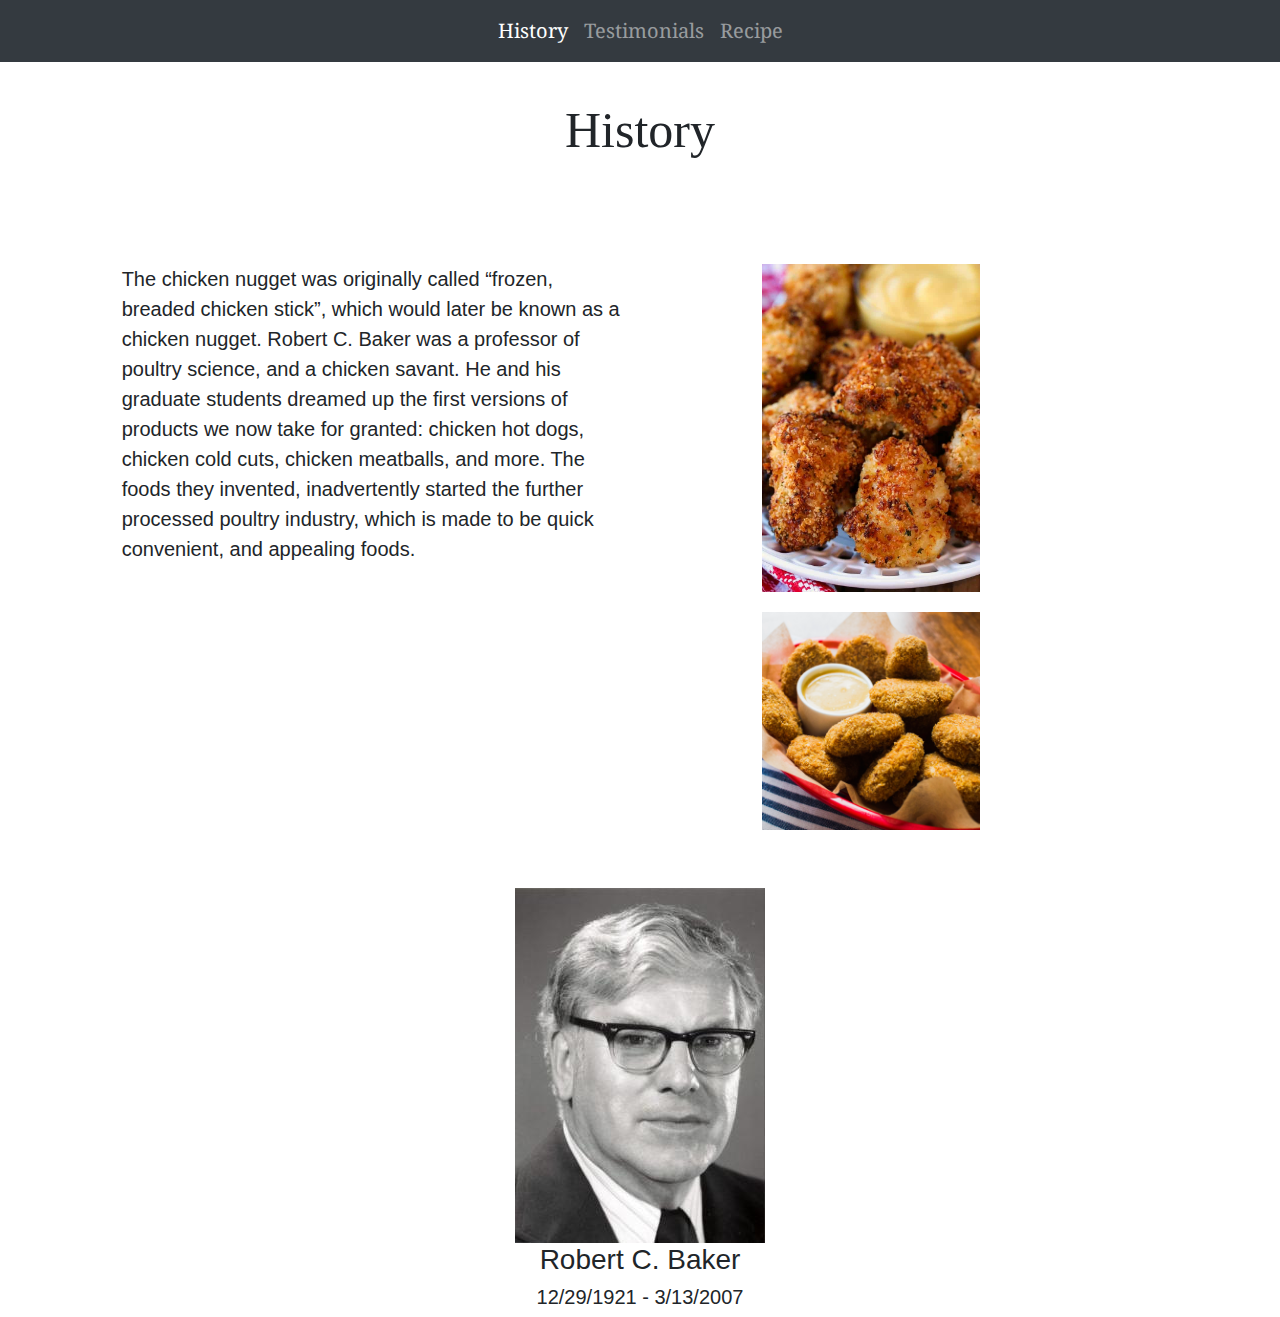
==== history.html @ 3634b3e4 "Add files via upload" ====
<!DOCTYPE html>
<html lang="en">
<head>
	<meta charset="utf-8">
    <meta name="viewport" content="width=device-width, initial-scale=1, shrink-to-fit=no">

    <link rel="stylesheet" href="https://stackpath.bootstrapcdn.com/bootstrap/4.3.1/css/bootstrap.min.css" integrity="sha384-ggOyR0iXCbMQv3Xipma34MD+dH/1fQ784/j6cY/iJTQUOhcWr7x9JvoRxT2MZw1T" crossorigin="anonymous">
    
    <link href="https://fonts.googleapis.com/css?family=Noto+Serif|Poppins" rel="stylesheet">

	<link rel="stylesheet" type="text/css" href="css/history.css">

	<title> History </title>
</head>
<body>
	<nav class="navbar navbar-expand-md bg-dark navbar-dark justify-content-center fixed-top">
	  	<button class="navbar-toggler" type="button" data-toggle="collapse" data-target="#navbarNavAltMarkup" aria-controls="navbarNavAltMarkup" aria-expanded="false" aria-label="Toggle navigation">
	  	<span class="navbar-toggler-icon"></span>
	  	</button>	

		<div class="collapse navbar-collapse justify-content-center" id="navbarNavAltMarkup">
	  	<ul class="navbar-nav">
	    	<li class="nav-item">
	     		<a class="nav-link active" href="history.html"> History </a>
	    	</li>

	    	<li class="nav-item">
	      		<a class="nav-link" href="testimonial.html"> Testimonials </a>
	    	</li>

	    	<li class="nav-item">
	      		<a class="nav-link" href="index.html"> Recipe </a>
	 	   </li>
	 	</ul>
	 	</div>
	</nav>

	<div class="jumbotron">
		<h1 class="header text-center"> History </h1>
	</div>
	<div class="container-fluid row fix">
		<div class="col-sm-1"></div>
		<p class="col-sm-5"> 
			The chicken nugget was originally called “frozen, breaded chicken stick”, which would later be known as a chicken nugget. Robert C. Baker was a professor of poultry science, and a chicken savant. He and his graduate students dreamed up the first versions of products we now take for granted: chicken hot dogs, chicken cold cuts, chicken meatballs, and more. The foods they invented, inadvertently started the further processed poultry industry, which is made to be quick convenient, and appealing foods. 
		</p>
		<div class="col-sm-1"></div>
		<div class="col-sm-4 side">
			<img class="" src="img/chickennuggets.jpg">
			<img class="" src="img/chickennuggets2.jpeg"> 
		</div>	

		<div class="col-sm-1"></div>		
	</div>

	<div class="row center">
		<div class="col-sm-3"></div> 

		<div class="col-sm-6">
			<img src="img/inventor.jpg">
			<h3> Robert C. Baker</h3>
			<h5> 12/29/1921 - 3/13/2007</h4>
		</div>

		<div class="col-sm-3"></div>
	</div>
</body>
</html>
---- css/history.css ----
a {
	font-size: 20px;
	padding: 0 5% 0 5%;
}

.center {
	margin-top: 3%;
	text-align: center;
}

.header {
	font-family: "Snell Roundhand";
	margin-top: 3%;
	font-size: 50px;
}

.navbar-inverse {
	background-color: black;
}

.navbar-nav li {
	font-family: 'Noto Serif', serif;
}

.jumbotron {
	background-color: unset;
}

.fix {
	overflow: auto;
	width: unset;
	height: unset;
	font-size: 20px;
	font-size: 1.25em;
}

.side img{
	padding-bottom: 5%;
	max-width: 55%;
	display: block;
}

@media screen and (max-width: 655px) {
		.side img{
		display: block;
		margin: auto;
		max-width: 30%;
		padding-bottom: 3%;
	}

	.navbar-inverse {
	background-color: black;
	}

	.navbar-nav li {
		font-family: 'Noto Serif', serif;
	}
	a {
		font-size: 20px;
		padding: 0 5% 0 5%;
	}

}
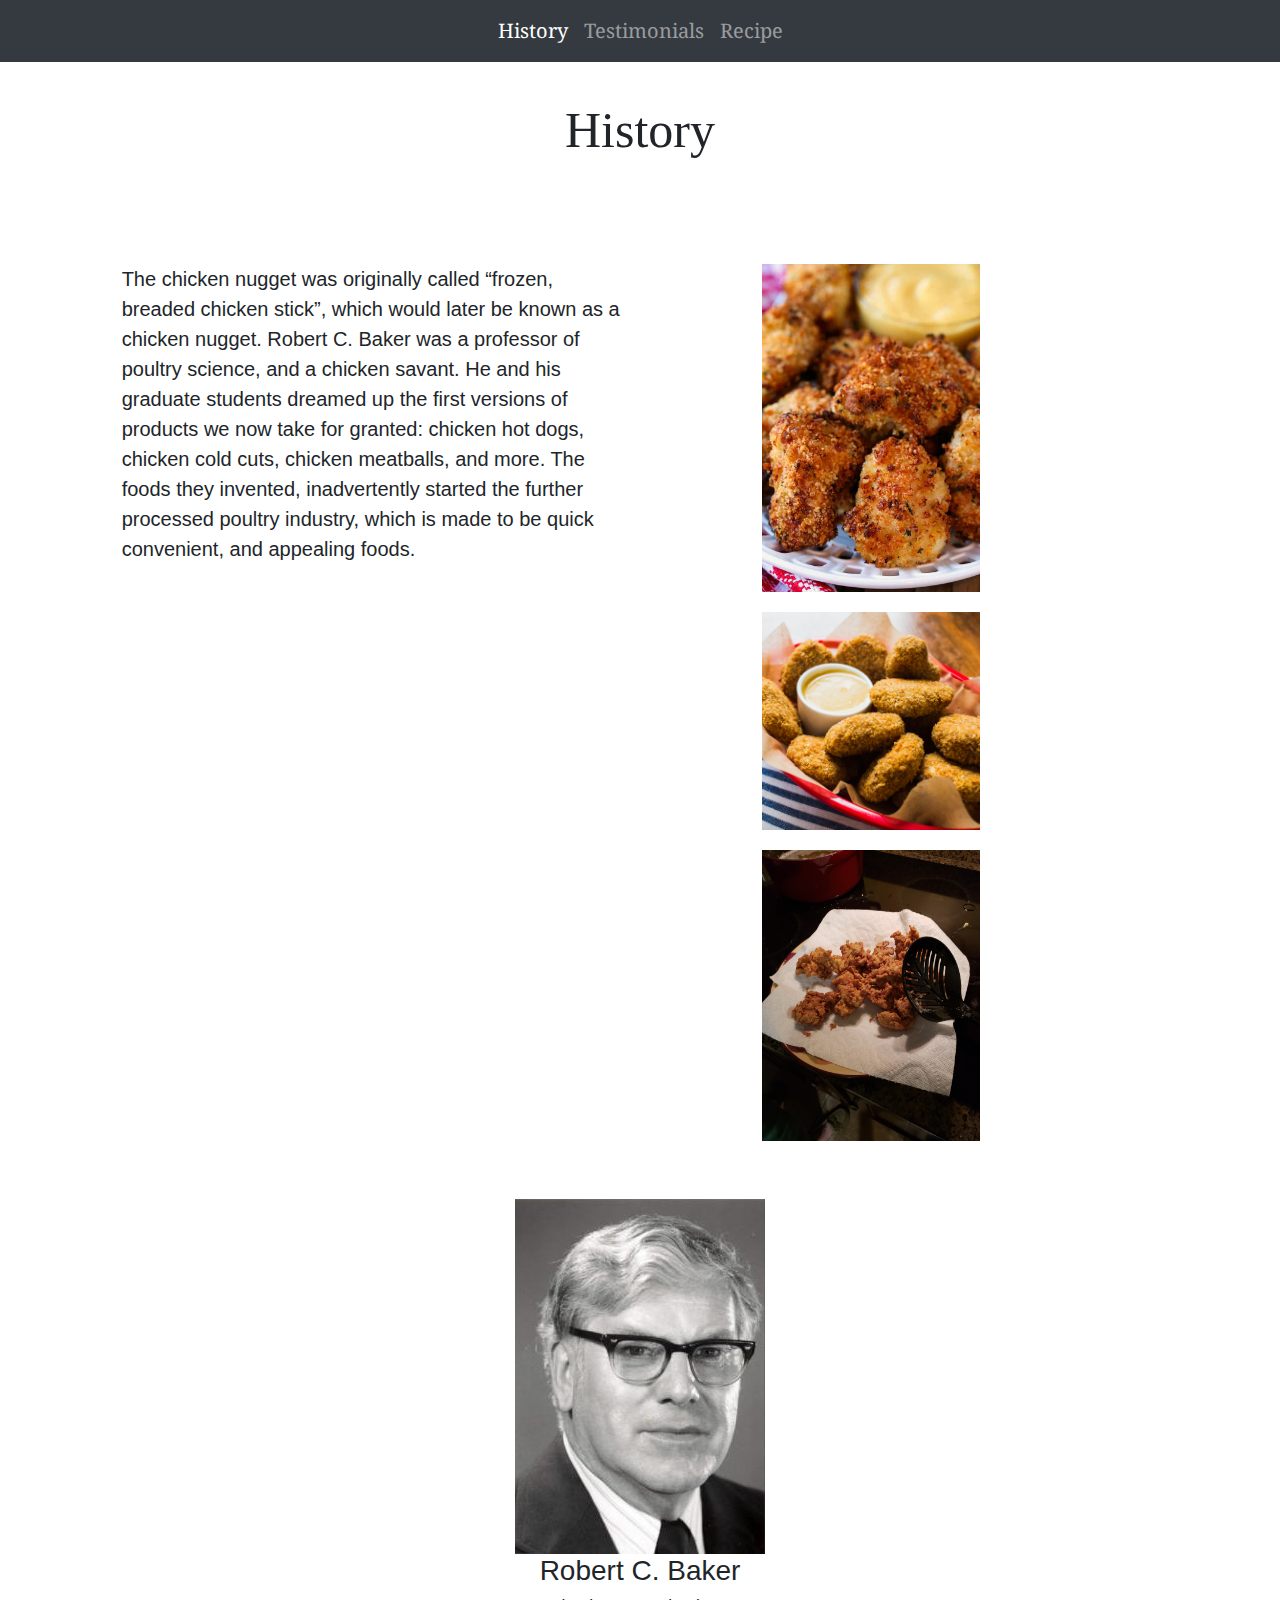
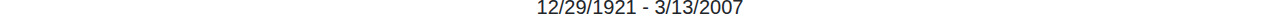
==== commit 1ebac132: "Update history.html" ====
--- a/history.html
+++ b/history.html
@@ -45,8 +45,9 @@
 		</p>
 		<div class="col-sm-1"></div>
 		<div class="col-sm-4 side">
-			<img class="" src="img/chickennuggets.jpg">
-			<img class="" src="img/chickennuggets2.jpeg"> 
+			<img src="img/chickennuggets.jpg">
+			<img src="img/chickennuggets2.jpeg"> 
+			<img src="img/finish.jpg">
 		</div>	
 
 		<div class="col-sm-1"></div>		
@@ -63,5 +64,8 @@
 
 		<div class="col-sm-3"></div>
 	</div>
+	<script src="https://code.jquery.com/jquery-3.3.1.slim.min.js" integrity="sha384-q8i/X+965DzO0rT7abK41JStQIAqVgRVzpbzo5smXKp4YfRvH+8abtTE1Pi6jizo" crossorigin="anonymous"></script>
+    	<script src="https://cdnjs.cloudflare.com/ajax/libs/popper.js/1.14.7/umd/popper.min.js" integrity="sha384-UO2eT0CpHqdSJQ6hJty5KVphtPhzWj9WO1clHTMGa3JDZwrnQq4sF86dIHNDz0W1" crossorigin="anonymous"></script>
+    	<script src="https://stackpath.bootstrapcdn.com/bootstrap/4.3.1/js/bootstrap.min.js" integrity="sha384-JjSmVgyd0p3pXB1rRibZUAYoIIy6OrQ6VrjIEaFf/nJGzIxFDsf4x0xIM+B07jRM" crossorigin="anonymous"></script>
 </body>
-</html>+</html>
